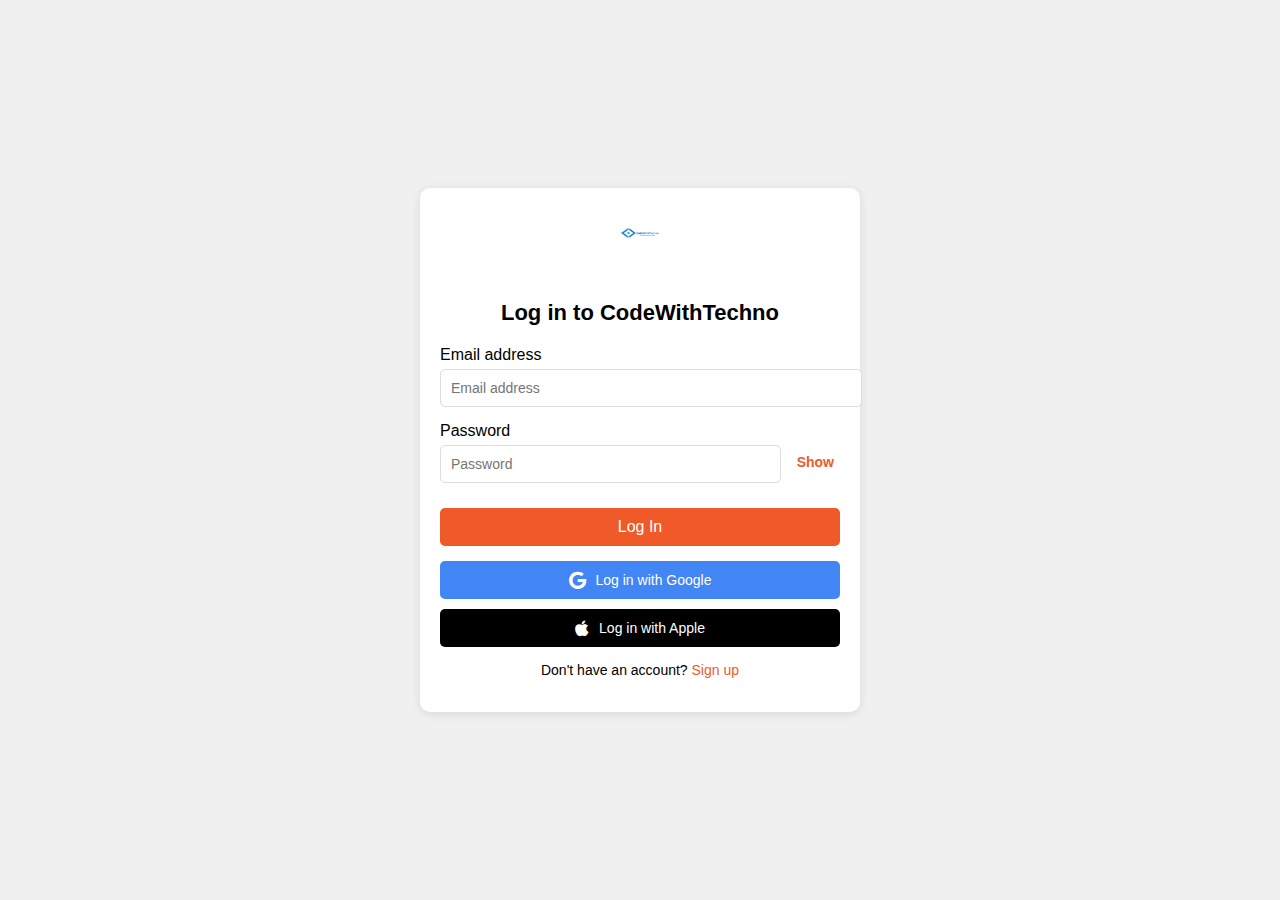
==== login.html @ 4c327144 "Add files via upload" ====
<!DOCTYPE html>
<html lang="en">
<head>
    <meta charset="UTF-8">
    <meta http-equiv="X-UA-Compatible" content="IE=edge">
    <meta name="viewport" content="width=device-width, initial-scale=1.0">
    <title>Login Form</title>
    <link rel="stylesheet" href="login.css">
    <!-- Font Awesome for Icons -->
    <link rel="stylesheet" href="https://cdnjs.cloudflare.com/ajax/libs/font-awesome/6.0.0-beta3/css/all.min.css">
</head>
<body>
    <div class="login-container">
        <div class="login-card">
            <img src="5.png" alt="Logo" class="logo"  >
            <h2>Log in to CodeWithTechno</h2>
            <form action="#">
                <div class="input-group">
                    <label for="email">Email address</label>
                    <input type="email" id="email" placeholder="Email address" required>
                </div>
                <div class="input-group">
                    <label for="password">Password</label>
                    <div class="password-container">
                        <input type="password" id="password" placeholder="Password" required>
                        <button type="button" class="show-password-btn" onclick="togglePassword()">Show</button>
                    </div>
                </div>
                <button type="submit" class="login-btn">Log In</button>
            </form>
            <div class="alternative-login">
                <button class="social-btn google-btn"><i class="fab fa-google"></i> Log in with Google</button>
                <button class="social-btn apple-btn"><i class="fab fa-apple"></i> Log in with Apple</button>
            </div>
            <p>Don't have an account? <a href="signup.html">Sign up</a></p>
        </div>
    </div>

    <!-- JavaScript for Show/Hide Password -->
    <script>
        function togglePassword() {
            const passwordField = document.getElementById('password');
            const showPasswordBtn = document.querySelector('.show-password-btn');

            if (passwordField.type === 'password') {
                passwordField.type = 'text';
                showPasswordBtn.textContent = 'Hide';
            } else {
                passwordField.type = 'password';
                showPasswordBtn.textContent = 'Show';
            }
        }
    </script>
</body>
</html>
---- login.css ----
/* General Styles */
body {
    display: flex;
    justify-content: center;
    align-items: center;
    min-height: 100vh;
    background-color: #f0f0f0;
    margin: 0;
    font-family: Arial, sans-serif;
}

/* Login Container */
.login-container {
    display: flex;
    justify-content: center;
    align-items: center;
    height: 100vh;
}

/* Login Card */
.login-card {
    background: #fff;
    padding: 20px;
    border-radius: 10px;
    box-shadow: 0 2px 10px rgba(0, 0, 0, 0.1);
    text-align: center;
    width: 400px;
}

.logo {
    width: 50px;
    margin-bottom: 20px;
}

h2 {
    margin-bottom: 20px;
    font-size: 22px;
}

/* Input Group */
.input-group {
    text-align: left;
    margin-bottom: 15px;
}

input {
    width: 100%;
    padding: 10px;
    border: 1px solid #ddd;
    border-radius: 5px;
    margin-top: 5px;
    font-size: 14px;
}

/* Password Container */
.password-container {
    display: flex;
    align-items: center;
    gap: 10px;
}

.show-password-btn {
    background: none;
    border: none;
    cursor: pointer;
    color: #f05a28;
    font-size: 14px;
    font-weight: bold;
}

.show-password-btn:hover {
    text-decoration: underline;
}

/* Login Button */
.login-btn {
    background-color: #f05a28;
    color: white;
    border: none;
    padding: 10px 20px;
    border-radius: 5px;
    cursor: pointer;
    font-size: 16px;
    margin-top: 10px;
    width: 100%;
}

.login-btn:hover {
    background-color: #d94a1f;
}

/* Alternative Login Options */
.alternative-login {
    display: flex;
    flex-direction: column;
    gap: 10px;
    margin: 15px 0;
}

.social-btn {
    padding: 10px;
    border: none;
    border-radius: 5px;
    cursor: pointer;
    font-size: 14px;
    width: 100%;
    display: flex;
    align-items: center;
    justify-content: center;
    gap: 10px;
    color: white;
}

.google-btn {
    background-color: #4285f4;
}

.apple-btn {
    background-color: #000;
}

.social-btn i {
    font-size: 18px;
}

.social-btn:hover {
    opacity: 0.9;
}

p {
    font-size: 14px;
}

a {
    color: #f05a28;
    text-decoration: none;
}
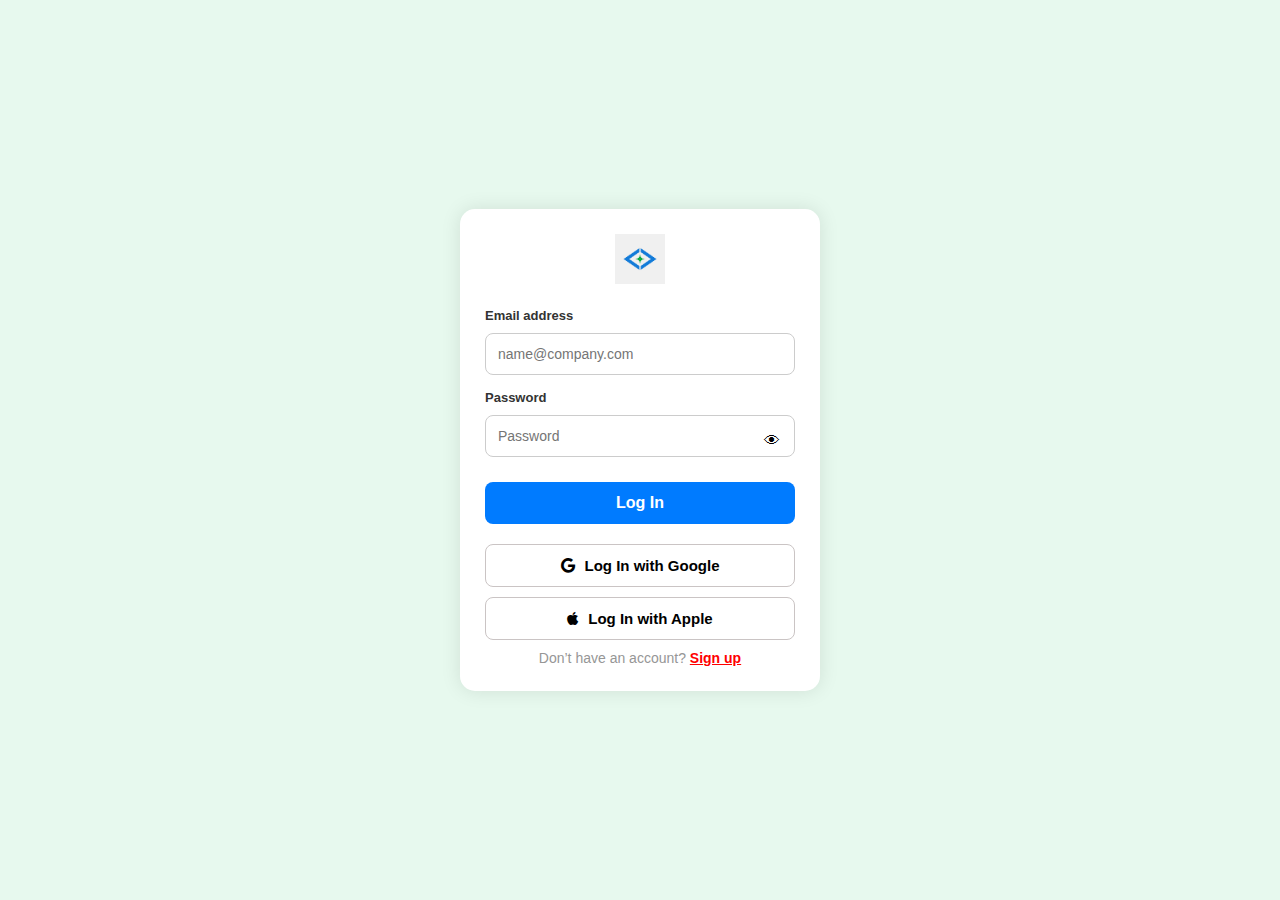
==== commit d6e0bdc8: "Add files via upload" ====
--- a/login.html
+++ b/login.html
@@ -2,52 +2,55 @@
 <html lang="en">
 <head>
     <meta charset="UTF-8">
-    <meta http-equiv="X-UA-Compatible" content="IE=edge">
     <meta name="viewport" content="width=device-width, initial-scale=1.0">
-    <title>Login Form</title>
+    <title>Login Page</title>
     <link rel="stylesheet" href="login.css">
-    <!-- Font Awesome for Icons -->
     <link rel="stylesheet" href="https://cdnjs.cloudflare.com/ajax/libs/font-awesome/6.0.0-beta3/css/all.min.css">
 </head>
 <body>
-    <div class="login-container">
-        <div class="login-card">
-            <img src="5.png" alt="Logo" class="logo"  >
-            <h2>Log in to CodeWithTechno</h2>
-            <form action="#">
-                <div class="input-group">
-                    <label for="email">Email address</label>
-                    <input type="email" id="email" placeholder="Email address" required>
-                </div>
-                <div class="input-group">
-                    <label for="password">Password</label>
-                    <div class="password-container">
-                        <input type="password" id="password" placeholder="Password" required>
-                        <button type="button" class="show-password-btn" onclick="togglePassword()">Show</button>
-                    </div>
-                </div>
-                <button type="submit" class="login-btn">Log In</button>
-            </form>
-            <div class="alternative-login">
-                <button class="social-btn google-btn"><i class="fab fa-google"></i> Log in with Google</button>
-                <button class="social-btn apple-btn"><i class="fab fa-apple"></i> Log in with Apple</button>
+    <div class="form-container">
+        <!-- Logo Section -->
+        <div class="form-logo">
+            <img src="4.png" alt="Company Logo">
+        </div>
+        
+        <!-- Login Form Section -->
+        <form class="login-form">
+            <!-- Email Field with Label -->
+            <label for="email">Email address</label>
+            <input type="email" id="email" placeholder="name@company.com" name="email" required>
+            
+            <!-- Password Field with Label and Eye Icon -->
+            <label for="password">Password</label>
+            <div class="password-field">
+                <input type="password" id="password" placeholder="Password" name="password" required>
+                <span class="eye-icon" onclick="togglePassword()">👁</span>
             </div>
-            <p>Don't have an account? <a href="signup.html">Sign up</a></p>
+            
+            <!-- Log In Button -->
+            <button type="submit">Log In</button>
+        </form>
+        
+        <!-- Alternative Login Options -->
+        <div class="alternative-login">
+            <button class="google-login"><i class="fab fa-google"></i> Log In with Google</button>
+            <button class="apple-login"><i class="fab fa-apple"></i> Log In with Apple</button>
+        </div>
+        
+        <!-- Sign Up Option -->
+        <div class="signup-option">
+            <p>Don’t have an account? <a href="signup.html">Sign up</a></p>
         </div>
     </div>
 
-    <!-- JavaScript for Show/Hide Password -->
+    <!-- JavaScript to toggle password visibility -->
     <script>
         function togglePassword() {
             const passwordField = document.getElementById('password');
-            const showPasswordBtn = document.querySelector('.show-password-btn');
-
             if (passwordField.type === 'password') {
                 passwordField.type = 'text';
-                showPasswordBtn.textContent = 'Hide';
             } else {
                 passwordField.type = 'password';
-                showPasswordBtn.textContent = 'Show';
             }
         }
     </script>
--- a/login.css
+++ b/login.css
@@ -1,137 +1,144 @@
-/* General Styles */
-body {
-    display: flex;
-    justify-content: center;
-    align-items: center;
-    min-height: 100vh;
-    background-color: #f0f0f0;
+* {
+    box-sizing: border-box;
     margin: 0;
-    font-family: Arial, sans-serif;
+    padding: 0;
 }
 
-/* Login Container */
-.login-container {
+body {
+    background-color: #e7f9ee; /* Light green background */
+    font-family: Arial, sans-serif;
     display: flex;
     justify-content: center;
     align-items: center;
     height: 100vh;
 }
 
-/* Login Card */
-.login-card {
-    background: #fff;
-    padding: 20px;
-    border-radius: 10px;
-    box-shadow: 0 2px 10px rgba(0, 0, 0, 0.1);
+.form-container {
+    background-color: white;
+    padding: 25px;
+    border-radius: 15px; /* Increased the border radius to match the image */
+    box-shadow: 0px 0px 20px rgba(0, 0, 0, 0.1); /* Softer shadow */
     text-align: center;
-    width: 400px;
+    width: 360px;
 }
 
-.logo {
-    width: 50px;
+.form-logo img {
+    width: 50px; /* Match logo size */
     margin-bottom: 20px;
 }
 
-h2 {
-    margin-bottom: 20px;
-    font-size: 22px;
+.login-form label {
+    font-size: 13px; /* Adjusted font size */
+    font-weight: 600; /* Bolder label */
+    text-align: left;
+    display: block; /* Makes sure the label is above the input */
+    margin-bottom: 5px;
+    color: #333;
 }
 
-/* Input Group */
-.input-group {
-    text-align: left;
-    margin-bottom: 15px;
-}
-
-input {
+.signup-form input, .login-form input {
     width: 100%;
-    padding: 10px;
-    border: 1px solid #ddd;
-    border-radius: 5px;
-    margin-top: 5px;
+    padding: 12px;
+    margin: 5px 0 15px 0;
+    border-radius: 8px;
+    border: 1px solid #ccc;
     font-size: 14px;
 }
 
-/* Password Container */
-.password-container {
+.name-field {
+    display: flex;
+    justify-content: space-between;
+}
+
+.name-field input {
+    width: 48%;
+}
+
+.password-field {
+    position: relative;
+}
+
+.password-field .eye-icon {
+    position: absolute;
+    right: 15px; /* Adjusted for spacing */
+    top: 50%;
+    transform: translateY(-50%);
+    cursor: pointer;
+}
+
+button {
+    width: 100%;
+    padding: 12px;
+    background-color: #007bff;
+    color: white;
+    border: none;
+    border-radius: 8px; /* Softer button corners */
+    cursor: pointer;
+    font-size: 16px;
+    font-weight: bold;
+    margin: 10px 0;
+}
+
+button:hover {
+    background-color: #0056b3;
+}
+
+.checkbox-container {
+    text-align: left;
+    margin: 10px 0;
+}
+
+.checkbox-container label {
+    font-size: 14px;
+}
+
+.checkbox-container a {
+    color: #007bff;
+    text-decoration: none;
+}
+
+.login-option, .signup-option {
+    margin-top: 10px;
+}
+
+.alternative-login button {
     display: flex;
     align-items: center;
-    gap: 10px;
-}
-
-.show-password-btn {
-    background: none;
+    justify-content: center;
+    width: 100%;
+    padding: 12px;
+    background-color: #f1f1f1;
+    color: #333;
+    margin: 10px 0;
     border: none;
+    border-radius: 8px;
     cursor: pointer;
-    color: #f05a28;
-    font-size: 14px;
+    font-size: 15px;
     font-weight: bold;
 }
 
-.show-password-btn:hover {
-    text-decoration: underline;
+.alternative-login button i {
+    margin-right: 10px;
 }
 
-/* Login Button */
-.login-btn {
-    background-color: #f05a28;
-    color: white;
-    border: none;
-    padding: 10px 20px;
-    border-radius: 5px;
-    cursor: pointer;
-    font-size: 16px;
-    margin-top: 10px;
-    width: 100%;
+.alternative-login .google-login {
+    background-color: white;
+    color: black;
+    border: 1px solid rgb(202, 196, 196);
 }
 
-.login-btn:hover {
-    background-color: #d94a1f;
+.alternative-login .apple-login {
+    background-color: white;
+    color: black;
+    border: 1px solid rgb(202, 196, 196);
 }
 
-/* Alternative Login Options */
-.alternative-login {
-    display: flex;
-    flex-direction: column;
-    gap: 10px;
-    margin: 15px 0;
-}
-
-.social-btn {
-    padding: 10px;
-    border: none;
-    border-radius: 5px;
-    cursor: pointer;
-    font-size: 14px;
-    width: 100%;
-    display: flex;
-    align-items: center;
-    justify-content: center;
-    gap: 10px;
-    color: white;
-}
-
-.google-btn {
-    background-color: #4285f4;
-}
-
-.apple-btn {
-    background-color: #000;
-}
-
-.social-btn i {
-    font-size: 18px;
-}
-
-.social-btn:hover {
-    opacity: 0.9;
-}
-
-p {
+.signup-option {
+    color: rgb(150, 150, 150);
     font-size: 14px;
 }
 
-a {
-    color: #f05a28;
-    text-decoration: none;
+.signup-option a {
+    color: red;
+    font-weight: bold;
 }
